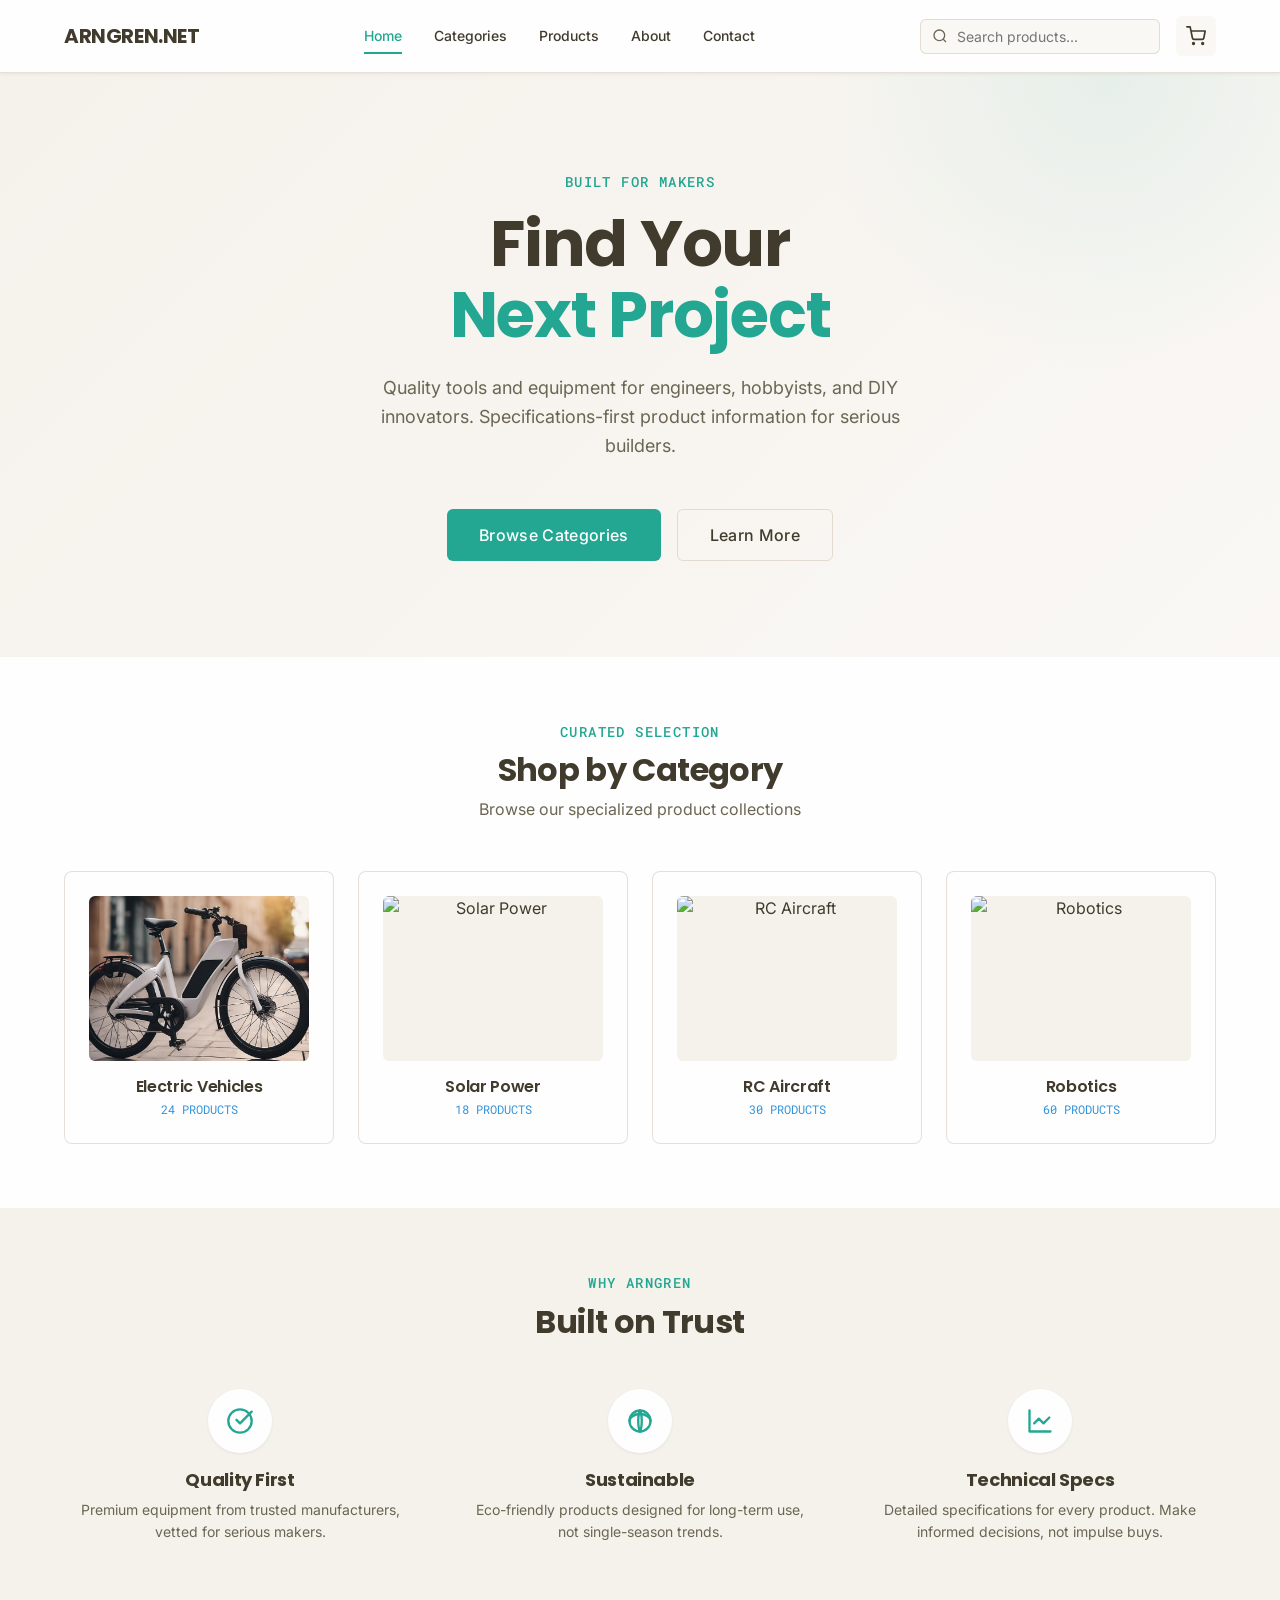
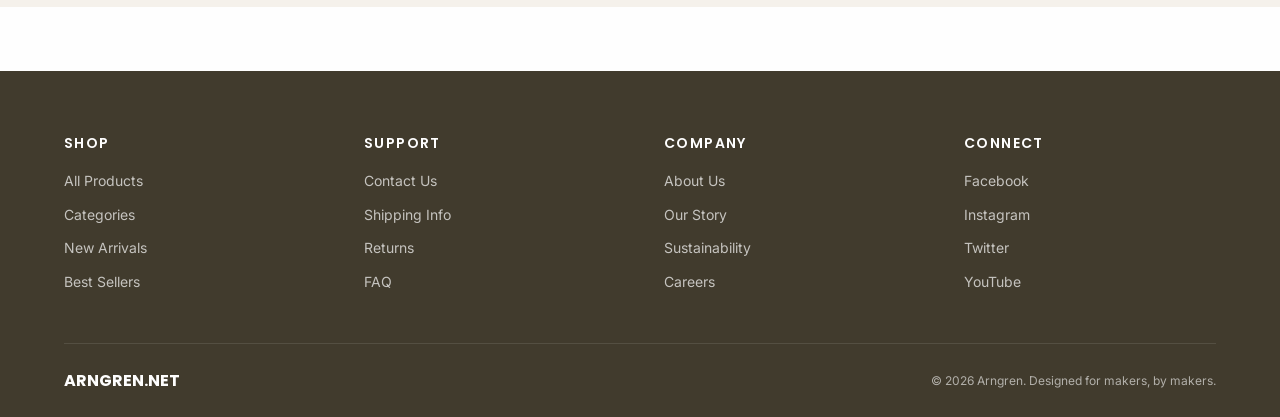
==== index.html @ 48e858f3 "Initial comit" ====
<!DOCTYPE html>
<html lang="en">
<head>
    <meta charset="UTF-8">
    <meta name="viewport" content="width=device-width, initial-scale=1.0">
    <meta name="description" content="Arngren.net - Norway's premier destination for DIY enthusiasts. Quality electric vehicles, solar power, RC aircraft, and robotics for makers and innovators.">
    <title>Arngren.net - Quality Tools for Makers & Innovators</title>

    <!-- Google Fonts: Poppins (headlines), Inter (body), Roboto Mono (specs) -->
    <link rel="preconnect" href="https://fonts.googleapis.com">
    <link rel="preconnect" href="https://fonts.gstatic.com" crossorigin>
    <link href="https://fonts.googleapis.com/css2?family=Inter:wght@400;500;600;700&family=Poppins:wght@500;600;700&family=Roboto+Mono:wght@400;500&display=swap" rel="stylesheet">

    <link rel="stylesheet" href="css/styles.css">
</head>
<body>
    <!-- Header -->
    <header class="header">
        <nav class="nav" aria-label="Main navigation">
            <a href="index.html" class="nav__logo">ARNGREN.NET</a>

            <button class="nav__menu-toggle" aria-label="Toggle menu" aria-expanded="false">
                <span></span>
                <span></span>
                <span></span>
            </button>

            <ul class="nav__links">
                <li><a href="index.html" class="active">Home</a></li>
                <li><a href="category.html">Categories</a></li>
                <li><a href="category.html">Products</a></li>
                <li><a href="#about">About</a></li>
                <li><a href="#contact">Contact</a></li>
            </ul>

            <div class="nav__actions">
                <div class="nav__search">
                    <input type="search" placeholder="Search products..." aria-label="Search products">
                </div>
                <a href="cart.html" class="nav__cart" aria-label="Shopping cart">
                    <svg class="nav__cart-icon" viewBox="0 0 24 24" fill="none" stroke="currentColor" stroke-width="2" stroke-linecap="round" stroke-linejoin="round">
                        <circle cx="9" cy="21" r="1"/>
                        <circle cx="20" cy="21" r="1"/>
                        <path d="M1 1h4l2.68 13.39a2 2 0 0 0 2 1.61h9.72a2 2 0 0 0 2-1.61L23 6H6"/>
                    </svg>
                    <span class="nav__cart-count" style="display: none;">0</span>
                </a>
            </div>
        </nav>
    </header>

    <main>
        <!-- Hero Section -->
        <section class="hero">
            <div class="container">
                <div class="hero__content">
                    <span class="hero__eyebrow">Built for Makers</span>
                    <h1 class="hero__title">
                        Find Your<br>
                        <em>Next Project</em>
                    </h1>
                    <p class="hero__subtitle">
                        Quality tools and equipment for engineers, hobbyists, and DIY innovators. Specifications-first product information for serious builders.
                    </p>
                    <div class="hero__cta">
                        <a href="category.html" class="btn btn--primary btn--large">Browse Categories</a>
                        <a href="#categories" class="btn btn--outline btn--large">Learn More</a>
                    </div>
                </div>
            </div>
        </section>

        <!-- Categories Section -->
        <section class="section" id="categories">
            <div class="container">
                <div class="section__header">
                    <span class="section__eyebrow">Curated Selection</span>
                    <h2 class="section__title">Shop by Category</h2>
                    <p class="section__subtitle">Browse our specialized product collections</p>
                </div>

                <div class="category-grid">
                    <a href="category.html" class="category-card">
                        <div class="category-card__image">
                            <img src="images/Urban%20E-Bike.jpg" alt="Electric Vehicles">
                        </div>
                        <h3 class="category-card__name">Electric Vehicles</h3>
                        <p class="category-card__count">24 PRODUCTS</p>
                    </a>

                    <a href="category.html" class="category-card">
                        <div class="category-card__image">
                            <img src="https://images.unsplash.com/photo-1509391366360-2e959784a276?w=600&h=450&fit=crop" alt="Solar Power">
                        </div>
                        <h3 class="category-card__name">Solar Power</h3>
                        <p class="category-card__count">18 PRODUCTS</p>
                    </a>

                    <a href="category.html" class="category-card">
                        <div class="category-card__image">
                            <img src="https://images.unsplash.com/photo-1473968512647-3e447244af8f?w=600&h=450&fit=crop" alt="RC Aircraft">
                        </div>
                        <h3 class="category-card__name">RC Aircraft</h3>
                        <p class="category-card__count">30 PRODUCTS</p>
                    </a>

                    <a href="category.html" class="category-card">
                        <div class="category-card__image">
                            <img src="https://images.unsplash.com/photo-1535378620166-273708d44e4c?w=600&h=450&fit=crop" alt="Robotics">
                        </div>
                        <h3 class="category-card__name">Robotics</h3>
                        <p class="category-card__count">60 PRODUCTS</p>
                    </a>
                </div>
            </div>
        </section>

        <!-- Value Propositions -->
        <section class="value-props">
            <div class="container">
                <div class="section__header">
                    <span class="section__eyebrow">Why Arngren</span>
                    <h2 class="section__title">Built on Trust</h2>
                </div>

                <div class="value-grid">
                    <div class="value-item">
                        <div class="value-icon">
                            <svg viewBox="0 0 24 24" fill="none" stroke="currentColor" stroke-width="2" stroke-linecap="round" stroke-linejoin="round">
                                <circle cx="12" cy="12" r="10"/>
                                <polyline points="22 4 12 14.01 9 11.01"/>
                            </svg>
                        </div>
                        <h3>Quality First</h3>
                        <p>Premium equipment from trusted manufacturers, vetted for serious makers.</p>
                    </div>

                    <div class="value-item">
                        <div class="value-icon">
                            <svg viewBox="0 0 24 24" fill="none" stroke="currentColor" stroke-width="2" stroke-linecap="round" stroke-linejoin="round">
                                <path d="M3 12a9 9 0 1 0 18 0 9 9 0 0 0-18 0"/>
                                <path d="M3 12c0-3 4-6 9-6s9 3 9 6"/>
                                <path d="M12 3c2 4 2 14 0 18"/>
                                <path d="M12 3c-2 4-2 14 0 18"/>
                            </svg>
                        </div>
                        <h3>Sustainable</h3>
                        <p>Eco-friendly products designed for long-term use, not single-season trends.</p>
                    </div>

                    <div class="value-item">
                        <div class="value-icon">
                            <svg viewBox="0 0 24 24" fill="none" stroke="currentColor" stroke-width="2" stroke-linecap="round" stroke-linejoin="round">
                                <path d="M3 3v18h18"/>
                                <path d="M7 14l4-4 4 4 5-5"/>
                            </svg>
                        </div>
                        <h3>Technical Specs</h3>
                        <p>Detailed specifications for every product. Make informed decisions, not impulse buys.</p>
                    </div>
                </div>
            </div>
        </section>
    </main>

    <!-- Footer -->
    <footer class="footer" id="contact">
        <div class="container">
            <div class="footer__grid">
                <div class="footer__column">
                    <h3>Shop</h3>
                    <ul>
                        <li><a href="category.html">All Products</a></li>
                        <li><a href="category.html">Categories</a></li>
                        <li><a href="#">New Arrivals</a></li>
                        <li><a href="#">Best Sellers</a></li>
                    </ul>
                </div>

                <div class="footer__column">
                    <h3>Support</h3>
                    <ul>
                        <li><a href="#">Contact Us</a></li>
                        <li><a href="#">Shipping Info</a></li>
                        <li><a href="#">Returns</a></li>
                        <li><a href="#">FAQ</a></li>
                    </ul>
                </div>

                <div class="footer__column">
                    <h3>Company</h3>
                    <ul>
                        <li><a href="#">About Us</a></li>
                        <li><a href="#">Our Story</a></li>
                        <li><a href="#">Sustainability</a></li>
                        <li><a href="#">Careers</a></li>
                    </ul>
                </div>

                <div class="footer__column">
                    <h3>Connect</h3>
                    <ul>
                        <li><a href="#">Facebook</a></li>
                        <li><a href="#">Instagram</a></li>
                        <li><a href="#">Twitter</a></li>
                        <li><a href="#">YouTube</a></li>
                    </ul>
                </div>
            </div>

            <div class="footer__bottom">
                <span class="footer__brand">ARNGREN.NET</span>
                <span>&copy; 2026 Arngren. Designed for makers, by makers.</span>
            </div>
        </div>
    </footer>

    <script src="js/main.js"></script>
</body>
</html>
---- css/styles.css ----
/* ==========================================================================
   ARNGREN.NET REDESIGN - DESIGN SYSTEM
   Author: Aboubakar Felix
   Brand: Sustainable, precise, Scandinavian-modern e-commerce
   Target User: Lars Andersen (38, Civil Engineer, Bergen, Norway)
   ========================================================================== */

/* --------------------------------------------------------------------------
   CSS VARIABLES (Design Tokens)
   -------------------------------------------------------------------------- */
:root {
    /* Brand Colors - From Pre-Production Documents */
    --color-teal: #23A792;          /* Sustainable Teal - CTAs, eco badges (3%) */
    --color-teal-dark: #1E8C7A;     /* Hover state */
    --color-teal-darker: #1A7666;   /* Active state */
    --color-tan: #AE9A81;           /* Craftsman Tan - accents (2%) */
    --color-tan-light: #F5F1EB;     /* Light tan for backgrounds */
    --color-blue: #3193DA;          /* Precision Blue - links (5%) */
    --color-blue-dark: #2A7FBC;     /* Blue hover */
    --color-charcoal: #413B2D;      /* Workshop Charcoal - text (15%) */
    --color-charcoal-light: #6B6553;/* Lighter charcoal for secondary text */
    --color-white: #FEFEFE;         /* Clean White - backgrounds (75%) */
    --color-off-white: #FAF8F5;     /* Subtle background variation */
    --color-border: rgba(174, 154, 129, 0.3); /* Tan-tinted borders */

    /* Typography Scale */
    --font-headline: 'Poppins', system-ui, sans-serif;
    --font-body: 'Inter', system-ui, sans-serif;
    --font-mono: 'Roboto Mono', monospace;

    /* Font Sizes - Following Standards Guide */
    --text-xs: 0.75rem;     /* 12px */
    --text-sm: 0.875rem;    /* 14px */
    --text-base: 1rem;      /* 16px */
    --text-lg: 1.125rem;    /* 18px */
    --text-xl: 1.25rem;     /* 20px */
    --text-2xl: 1.5rem;     /* 24px */
    --text-3xl: 2rem;       /* 32px */
    --text-4xl: 2.25rem;    /* 36px */
    --text-5xl: 3rem;       /* 48px */
    --text-6xl: 4rem;       /* 64px */

    /* 8-Point Grid Spacing System */
    --space-xs: 0.5rem;     /* 8px */
    --space-sm: 1rem;       /* 16px */
    --space-md: 1.5rem;     /* 24px */
    --space-lg: 2rem;       /* 32px */
    --space-xl: 3rem;       /* 48px */
    --space-2xl: 4rem;      /* 64px */
    --space-3xl: 6rem;      /* 96px */

    /* Layout */
    --container-max: 1200px;
    --container-padding: var(--space-md);
    --radius-sm: 4px;
    --radius-md: 6px;
    --radius-lg: 8px;
    --radius-xl: 12px;

    /* Shadows */
    --shadow-sm: 0 1px 3px rgba(65, 59, 45, 0.08);
    --shadow-md: 0 4px 12px rgba(65, 59, 45, 0.08);
    --shadow-lg: 0 8px 24px rgba(65, 59, 45, 0.12);

    /* Transitions */
    --transition-fast: 0.15s ease;
    --transition: 0.2s ease;
    --transition-slow: 0.3s ease;
}

/* --------------------------------------------------------------------------
   RESET & BASE STYLES
   -------------------------------------------------------------------------- */
*,
*::before,
*::after {
    margin: 0;
    padding: 0;
    box-sizing: border-box;
}

html {
    scroll-behavior: smooth;
    -webkit-text-size-adjust: 100%;
}

body {
    font-family: var(--font-body);
    font-size: var(--text-base);
    line-height: 1.6;
    color: var(--color-charcoal);
    background-color: var(--color-white);
    -webkit-font-smoothing: antialiased;
    -moz-osx-font-smoothing: grayscale;
}

img {
    max-width: 100%;
    height: auto;
    display: block;
}

a {
    color: var(--color-blue);
    text-decoration: none;
    transition: color var(--transition);
}

a:hover {
    color: var(--color-blue-dark);
}

button {
    font-family: inherit;
    cursor: pointer;
    border: none;
    background: none;
}

ul, ol {
    list-style: none;
}

/* --------------------------------------------------------------------------
   TYPOGRAPHY
   -------------------------------------------------------------------------- */
h1, h2, h3, h4, h5, h6 {
    font-family: var(--font-headline);
    font-weight: 700;
    line-height: 1.2;
    color: var(--color-charcoal);
    letter-spacing: -0.02em;
}

h1 { font-size: var(--text-5xl); }
h2 { font-size: var(--text-4xl); }
h3 { font-size: var(--text-2xl); }
h4 { font-size: var(--text-xl); }
h5 { font-size: var(--text-lg); }
h6 { font-size: var(--text-base); }

.specs {
    font-family: var(--font-mono);
    font-size: var(--text-sm);
    color: var(--color-charcoal-light);
    line-height: 2;
}

/* --------------------------------------------------------------------------
   LAYOUT - Container & Grid
   -------------------------------------------------------------------------- */
.container {
    max-width: var(--container-max);
    margin: 0 auto;
    padding: 0 var(--container-padding);
}

.section {
    padding: var(--space-2xl) 0;
}

/* --------------------------------------------------------------------------
   HEADER & NAVIGATION
   -------------------------------------------------------------------------- */
.header {
    background: var(--color-white);
    border-bottom: 1px solid var(--color-border);
    position: sticky;
    top: 0;
    z-index: 100;
    box-shadow: var(--shadow-sm);
}

.nav {
    display: flex;
    align-items: center;
    justify-content: space-between;
    padding: var(--space-sm) var(--container-padding);
    max-width: var(--container-max);
    margin: 0 auto;
    gap: var(--space-md);
}

.nav__logo {
    font-family: var(--font-headline);
    font-weight: 700;
    font-size: var(--text-xl);
    color: var(--color-charcoal);
    letter-spacing: -0.02em;
}

.nav__logo:hover {
    color: var(--color-teal);
}

.nav__links {
    display: flex;
    gap: var(--space-lg);
    align-items: center;
    flex: 1;
    justify-content: center;
}

.nav__links a {
    color: var(--color-charcoal);
    font-weight: 500;
    font-size: var(--text-sm);
    padding: var(--space-xs) 0;
    border-bottom: 2px solid transparent;
    transition: all var(--transition);
}

.nav__links a:hover,
.nav__links a.active {
    color: var(--color-teal);
    border-bottom-color: var(--color-teal);
}

.nav__actions {
    display: flex;
    align-items: center;
    gap: var(--space-sm);
}

.nav__search {
    position: relative;
    width: 240px;
}

.nav__search input {
    width: 100%;
    padding: var(--space-xs) var(--space-sm) var(--space-xs) 2.25rem;
    border: 1px solid var(--color-border);
    border-radius: var(--radius-md);
    font-family: var(--font-body);
    font-size: var(--text-sm);
    background: var(--color-off-white);
    transition: all var(--transition);
}

.nav__search input:focus {
    outline: none;
    border-color: var(--color-teal);
    background: var(--color-white);
    box-shadow: 0 0 0 3px rgba(35, 167, 146, 0.1);
}

.nav__search::before {
    content: "";
    position: absolute;
    left: 0.75rem;
    top: 50%;
    transform: translateY(-50%);
    width: 16px;
    height: 16px;
    background: url("data:image/svg+xml,%3Csvg xmlns='http://www.w3.org/2000/svg' viewBox='0 0 24 24' fill='none' stroke='%236B6553' stroke-width='2'%3E%3Ccircle cx='11' cy='11' r='8'/%3E%3Cpath d='m21 21-4.35-4.35'/%3E%3C/svg%3E") no-repeat center;
    pointer-events: none;
}

.nav__cart {
    position: relative;
    width: 40px;
    height: 40px;
    display: flex;
    align-items: center;
    justify-content: center;
    border-radius: var(--radius-md);
    background: var(--color-off-white);
    transition: background var(--transition);
}

.nav__cart:hover {
    background: var(--color-tan-light);
}

.nav__cart-icon {
    width: 20px;
    height: 20px;
    stroke: var(--color-charcoal);
}

.nav__cart-count {
    position: absolute;
    top: -4px;
    right: -4px;
    background: var(--color-teal);
    color: var(--color-white);
    font-size: var(--text-xs);
    font-weight: 600;
    width: 18px;
    height: 18px;
    border-radius: 50%;
    display: flex;
    align-items: center;
    justify-content: center;
    border: 2px solid var(--color-white);
}

.nav__menu-toggle {
    display: none;
    width: 40px;
    height: 40px;
    flex-direction: column;
    align-items: center;
    justify-content: center;
    gap: 4px;
    border-radius: var(--radius-md);
}

.nav__menu-toggle span {
    width: 22px;
    height: 2px;
    background: var(--color-charcoal);
    transition: all var(--transition);
    border-radius: 1px;
}

/* --------------------------------------------------------------------------
   BUTTONS
   -------------------------------------------------------------------------- */
.btn {
    display: inline-flex;
    align-items: center;
    justify-content: center;
    gap: var(--space-xs);
    padding: 0.75rem 1.5rem;
    font-family: var(--font-body);
    font-weight: 500;
    font-size: var(--text-sm);
    border-radius: var(--radius-md);
    transition: all var(--transition);
    cursor: pointer;
    text-align: center;
    min-height: 44px; /* Touch target */
    line-height: 1;
    letter-spacing: 0.02em;
}

.btn--primary {
    background: var(--color-teal);
    color: var(--color-white);
}

.btn--primary:hover {
    background: var(--color-teal-dark);
    color: var(--color-white);
    transform: translateY(-1px);
    box-shadow: var(--shadow-md);
}

.btn--primary:active {
    background: var(--color-teal-darker);
    transform: translateY(0);
}

.btn--secondary {
    background: var(--color-white);
    color: var(--color-blue);
    border: 1.5px solid var(--color-blue);
}

.btn--secondary:hover {
    background: var(--color-blue);
    color: var(--color-white);
}

.btn--outline {
    background: transparent;
    color: var(--color-charcoal);
    border: 1.5px solid var(--color-border);
}

.btn--outline:hover {
    border-color: var(--color-charcoal);
    background: var(--color-off-white);
}

.btn--large {
    padding: 1rem 2rem;
    font-size: var(--text-base);
    min-height: 52px;
}

.btn--full {
    width: 100%;
}

/* --------------------------------------------------------------------------
   HERO SECTION (Homepage)
   -------------------------------------------------------------------------- */
.hero {
    background: linear-gradient(135deg, var(--color-tan-light) 0%, var(--color-off-white) 100%);
    padding: var(--space-3xl) 0;
    position: relative;
    overflow: hidden;
}

.hero::before {
    content: "";
    position: absolute;
    top: -50%;
    right: -10%;
    width: 600px;
    height: 600px;
    background: radial-gradient(circle, rgba(35, 167, 146, 0.08) 0%, transparent 70%);
    pointer-events: none;
}

.hero__content {
    position: relative;
    max-width: 700px;
    text-align: center;
    margin: 0 auto;
}

.hero__eyebrow {
    display: inline-block;
    font-family: var(--font-mono);
    font-size: var(--text-sm);
    color: var(--color-teal);
    letter-spacing: 0.1em;
    text-transform: uppercase;
    margin-bottom: var(--space-sm);
    font-weight: 500;
}

.hero__title {
    font-size: clamp(2.5rem, 5vw, 4rem);
    line-height: 1.1;
    margin-bottom: var(--space-md);
    color: var(--color-charcoal);
}

.hero__title em {
    font-style: normal;
    color: var(--color-teal);
    position: relative;
}

.hero__subtitle {
    font-size: var(--text-lg);
    color: var(--color-charcoal-light);
    margin-bottom: var(--space-xl);
    max-width: 540px;
    margin-left: auto;
    margin-right: auto;
}

.hero__cta {
    display: inline-flex;
    gap: var(--space-sm);
    flex-wrap: wrap;
    justify-content: center;
}

/* --------------------------------------------------------------------------
   SECTION HEADERS
   -------------------------------------------------------------------------- */
.section__header {
    text-align: center;
    margin-bottom: var(--space-xl);
}

.section__eyebrow {
    font-family: var(--font-mono);
    font-size: var(--text-sm);
    color: var(--color-teal);
    text-transform: uppercase;
    letter-spacing: 0.1em;
    margin-bottom: var(--space-xs);
    font-weight: 500;
    display: block;
}

.section__title {
    font-size: var(--text-3xl);
    color: var(--color-charcoal);
}

.section__subtitle {
    color: var(--color-charcoal-light);
    margin-top: var(--space-xs);
    font-size: var(--text-base);
}

/* --------------------------------------------------------------------------
   CATEGORY GRID (Homepage)
   -------------------------------------------------------------------------- */
.category-grid {
    display: grid;
    grid-template-columns: repeat(4, 1fr);
    gap: var(--space-md);
}

.category-card {
    background: var(--color-white);
    border: 1px solid var(--color-border);
    border-radius: var(--radius-lg);
    padding: var(--space-md);
    text-align: center;
    transition: all var(--transition);
    cursor: pointer;
    color: var(--color-charcoal);
    display: block;
}

.category-card:hover {
    transform: translateY(-4px);
    border-color: var(--color-teal);
    box-shadow: var(--shadow-lg);
    color: var(--color-charcoal);
}

.category-card__image {
    aspect-ratio: 4/3;
    border-radius: var(--radius-md);
    background: var(--color-tan-light);
    margin-bottom: var(--space-sm);
    display: flex;
    align-items: center;
    justify-content: center;
    overflow: hidden;
    position: relative;
}

.category-card__image img {
    width: 100%;
    height: 100%;
    object-fit: cover;
    transition: transform var(--transition-slow);
}

.category-card:hover .category-card__image img {
    transform: scale(1.05);
}

.category-card__icon {
    width: 48px;
    height: 48px;
    color: var(--color-teal);
}

.category-card__name {
    font-family: var(--font-headline);
    font-size: var(--text-base);
    font-weight: 600;
    margin-bottom: 4px;
    color: var(--color-charcoal);
}

.category-card__count {
    font-family: var(--font-mono);
    font-size: var(--text-xs);
    color: var(--color-blue);
}

/* --------------------------------------------------------------------------
   VALUE PROPOSITIONS
   -------------------------------------------------------------------------- */
.value-props {
    background: var(--color-tan-light);
    padding: var(--space-2xl) 0;
}

.value-grid {
    display: grid;
    grid-template-columns: repeat(3, 1fr);
    gap: var(--space-xl);
}

.value-item {
    text-align: center;
}

.value-icon {
    width: 64px;
    height: 64px;
    margin: 0 auto var(--space-sm);
    background: var(--color-white);
    border-radius: 50%;
    display: flex;
    align-items: center;
    justify-content: center;
    color: var(--color-teal);
    box-shadow: var(--shadow-sm);
}

.value-icon svg {
    width: 28px;
    height: 28px;
}

.value-item h3 {
    font-size: var(--text-lg);
    margin-bottom: var(--space-xs);
}

.value-item p {
    color: var(--color-charcoal-light);
    font-size: var(--text-sm);
}

/* --------------------------------------------------------------------------
   PRODUCT CATEGORY PAGE - LAYOUT
   -------------------------------------------------------------------------- */
.breadcrumb {
    padding: var(--space-md) 0;
    font-size: var(--text-sm);
    color: var(--color-charcoal-light);
    border-bottom: 1px solid var(--color-border);
}

.breadcrumb a {
    color: var(--color-charcoal-light);
}

.breadcrumb a:hover {
    color: var(--color-teal);
}

.breadcrumb__separator {
    margin: 0 var(--space-xs);
    color: var(--color-tan);
}

.breadcrumb__current {
    color: var(--color-charcoal);
    font-weight: 500;
}

.page-header {
    padding: var(--space-xl) 0;
    border-bottom: 1px solid var(--color-border);
}

.page-header h1 {
    font-size: var(--text-4xl);
    margin-bottom: var(--space-xs);
}

.page-header p {
    color: var(--color-charcoal-light);
    font-size: var(--text-lg);
    max-width: 720px;
}

.product-layout {
    display: grid;
    grid-template-columns: 280px 1fr;
    gap: var(--space-xl);
    padding: var(--space-xl) 0;
}

/* Filter Sidebar */
.filters {
    position: sticky;
    top: 80px;
    align-self: start;
}

.filters__title {
    font-family: var(--font-headline);
    font-size: var(--text-lg);
    font-weight: 600;
    margin-bottom: var(--space-md);
    color: var(--color-charcoal);
    padding-bottom: var(--space-xs);
    border-bottom: 2px solid var(--color-teal);
}

.filter-group {
    margin-bottom: var(--space-lg);
}

.filter-group__label {
    font-size: var(--text-sm);
    font-weight: 600;
    text-transform: uppercase;
    letter-spacing: 0.05em;
    color: var(--color-charcoal);
    margin-bottom: var(--space-xs);
    display: block;
}

.filter-option {
    display: flex;
    align-items: center;
    gap: var(--space-xs);
    padding: 0.4rem 0;
    cursor: pointer;
    font-size: var(--text-sm);
    color: var(--color-charcoal);
    transition: color var(--transition-fast);
}

.filter-option:hover {
    color: var(--color-teal);
}

.filter-option input[type="checkbox"] {
    width: 18px;
    height: 18px;
    accent-color: var(--color-teal);
    cursor: pointer;
}

/* Product Grid */
.product-area__header {
    display: flex;
    justify-content: space-between;
    align-items: center;
    margin-bottom: var(--space-md);
    padding-bottom: var(--space-sm);
    border-bottom: 1px solid var(--color-border);
}

.product-area__count {
    font-size: var(--text-sm);
    color: var(--color-charcoal-light);
}

.product-area__count strong {
    color: var(--color-charcoal);
}

.sort-select {
    padding: 0.5rem 0.75rem;
    border: 1px solid var(--color-border);
    border-radius: var(--radius-md);
    background: var(--color-white);
    font-family: var(--font-body);
    font-size: var(--text-sm);
    color: var(--color-charcoal);
    cursor: pointer;
}

.product-grid {
    display: grid;
    grid-template-columns: repeat(3, 1fr);
    gap: var(--space-md);
}

.product-card {
    background: var(--color-white);
    border: 1px solid var(--color-border);
    border-radius: var(--radius-lg);
    overflow: hidden;
    transition: all var(--transition);
    display: flex;
    flex-direction: column;
}

.product-card:hover {
    border-color: var(--color-teal);
    box-shadow: var(--shadow-lg);
    transform: translateY(-2px);
}

.product-card__image {
    aspect-ratio: 4/3;
    background: var(--color-tan-light);
    overflow: hidden;
    position: relative;
}

.product-card__image img {
    width: 100%;
    height: 100%;
    object-fit: cover;
    transition: transform var(--transition-slow);
}

.product-card:hover .product-card__image img {
    transform: scale(1.05);
}

.eco-badge {
    position: absolute;
    top: var(--space-xs);
    right: var(--space-xs);
    background: var(--color-teal);
    color: var(--color-white);
    font-size: var(--text-xs);
    font-weight: 600;
    padding: 4px 10px;
    border-radius: var(--radius-sm);
    letter-spacing: 0.05em;
    text-transform: uppercase;
}

.product-card__body {
    padding: var(--space-sm);
    flex: 1;
    display: flex;
    flex-direction: column;
}

.product-card__name {
    font-family: var(--font-headline);
    font-size: var(--text-base);
    font-weight: 600;
    margin-bottom: 4px;
    color: var(--color-charcoal);
}

.product-card__specs {
    font-family: var(--font-mono);
    font-size: var(--text-xs);
    color: var(--color-charcoal-light);
    margin-bottom: var(--space-xs);
}

.product-card__price {
    font-family: var(--font-headline);
    font-size: var(--text-lg);
    font-weight: 700;
    color: var(--color-charcoal);
    margin-bottom: var(--space-sm);
    margin-top: auto;
}

.product-card__btn {
    margin-top: auto;
}

/* Pagination */
.pagination {
    display: flex;
    justify-content: center;
    gap: var(--space-xs);
    margin-top: var(--space-xl);
}

.pagination button {
    width: 40px;
    height: 40px;
    border: 1px solid var(--color-border);
    border-radius: var(--radius-md);
    background: var(--color-white);
    color: var(--color-charcoal);
    font-family: var(--font-body);
    font-weight: 500;
    transition: all var(--transition);
}

.pagination button:hover {
    border-color: var(--color-teal);
    color: var(--color-teal);
}

.pagination button.active {
    background: var(--color-charcoal);
    color: var(--color-white);
    border-color: var(--color-charcoal);
}

/* --------------------------------------------------------------------------
   PRODUCT DETAIL PAGE
   -------------------------------------------------------------------------- */
.product-detail {
    display: grid;
    grid-template-columns: 1fr 1fr;
    gap: var(--space-xl);
    padding: var(--space-xl) 0;
}

.product-gallery__main {
    aspect-ratio: 1;
    background: var(--color-tan-light);
    border-radius: var(--radius-lg);
    overflow: hidden;
    margin-bottom: var(--space-sm);
}

.product-gallery__main img {
    width: 100%;
    height: 100%;
    object-fit: cover;
}

.product-gallery__thumbs {
    display: grid;
    grid-template-columns: repeat(5, 1fr);
    gap: var(--space-xs);
}

.product-gallery__thumb {
    aspect-ratio: 1;
    background: var(--color-tan-light);
    border-radius: var(--radius-md);
    cursor: pointer;
    overflow: hidden;
    border: 2px solid transparent;
    transition: border-color var(--transition);
}

.product-gallery__thumb.active,
.product-gallery__thumb:hover {
    border-color: var(--color-teal);
}

.product-gallery__thumb img {
    width: 100%;
    height: 100%;
    object-fit: cover;
}

.product-info__title {
    font-size: var(--text-3xl);
    margin-bottom: var(--space-xs);
}

.product-info__rating {
    display: flex;
    align-items: center;
    gap: var(--space-xs);
    margin-bottom: var(--space-md);
    font-size: var(--text-sm);
    color: var(--color-charcoal-light);
}

.stars {
    color: var(--color-teal);
    letter-spacing: 2px;
    font-size: var(--text-base);
}

.product-info__price {
    font-family: var(--font-headline);
    font-size: var(--text-4xl);
    font-weight: 700;
    color: var(--color-charcoal);
    margin-bottom: var(--space-md);
}

.spec-table {
    background: var(--color-tan-light);
    padding: var(--space-md);
    border-radius: var(--radius-lg);
    margin-bottom: var(--space-md);
}

.spec-table h3 {
    font-size: var(--text-base);
    margin-bottom: var(--space-xs);
    color: var(--color-charcoal);
}

.spec-row {
    display: flex;
    justify-content: space-between;
    padding: 0.5rem 0;
    font-family: var(--font-mono);
    font-size: var(--text-sm);
    border-bottom: 1px solid var(--color-border);
}

.spec-row:last-child {
    border-bottom: none;
}

.spec-row__label {
    color: var(--color-charcoal-light);
}

.spec-row__value {
    color: var(--color-charcoal);
    font-weight: 500;
}

.product-actions {
    display: flex;
    flex-direction: column;
    gap: var(--space-sm);
    margin-bottom: var(--space-md);
}

.quantity-control {
    display: flex;
    align-items: center;
    gap: var(--space-xs);
    margin-bottom: var(--space-xs);
}

.quantity-control label {
    font-size: var(--text-sm);
    font-weight: 500;
    color: var(--color-charcoal);
    margin-right: var(--space-xs);
}

.quantity-btn {
    width: 36px;
    height: 36px;
    border: 1px solid var(--color-border);
    border-radius: var(--radius-md);
    background: var(--color-white);
    font-size: var(--text-lg);
    color: var(--color-charcoal);
    transition: all var(--transition);
}

.quantity-btn:hover {
    border-color: var(--color-teal);
    color: var(--color-teal);
}

.quantity-input {
    width: 60px;
    height: 36px;
    text-align: center;
    border: 1px solid var(--color-border);
    border-radius: var(--radius-md);
    font-family: var(--font-mono);
    font-size: var(--text-base);
    color: var(--color-charcoal);
}

/* --------------------------------------------------------------------------
   SHOPPING CART PAGE
   -------------------------------------------------------------------------- */
.cart-layout {
    display: grid;
    grid-template-columns: 1fr 360px;
    gap: var(--space-xl);
    padding: var(--space-xl) 0;
}

.cart-items {
    background: var(--color-white);
    border: 1px solid var(--color-border);
    border-radius: var(--radius-lg);
    padding: var(--space-md);
}

.cart-table-header {
    display: grid;
    grid-template-columns: 2fr 1fr 1fr 1fr;
    padding: var(--space-xs) 0;
    border-bottom: 2px solid var(--color-border);
    font-family: var(--font-mono);
    font-size: var(--text-xs);
    text-transform: uppercase;
    letter-spacing: 0.1em;
    color: var(--color-charcoal-light);
}

.cart-item {
    display: grid;
    grid-template-columns: 2fr 1fr 1fr 1fr;
    align-items: center;
    padding: var(--space-md) 0;
    border-bottom: 1px solid var(--color-border);
}

.cart-item:last-child {
    border-bottom: none;
}

.cart-item__product {
    display: flex;
    gap: var(--space-sm);
    align-items: center;
}

.cart-item__image {
    width: 80px;
    height: 80px;
    background: var(--color-tan-light);
    border-radius: var(--radius-md);
    overflow: hidden;
    flex-shrink: 0;
}

.cart-item__image img {
    width: 100%;
    height: 100%;
    object-fit: cover;
}

.cart-item__details h3 {
    font-size: var(--text-base);
    margin-bottom: 2px;
}

.cart-item__details .specs {
    font-size: var(--text-xs);
    margin-bottom: var(--space-xs);
}

.cart-item__remove {
    color: var(--color-blue);
    font-size: var(--text-xs);
    text-decoration: underline;
    cursor: pointer;
    padding: 0;
}

.cart-item__price,
.cart-item__total {
    font-family: var(--font-headline);
    font-weight: 600;
    color: var(--color-charcoal);
}

.order-summary {
    background: var(--color-tan-light);
    border-radius: var(--radius-lg);
    padding: var(--space-md);
    align-self: start;
    position: sticky;
    top: 80px;
}

.order-summary h2 {
    font-size: var(--text-xl);
    margin-bottom: var(--space-sm);
}

.summary-row {
    display: flex;
    justify-content: space-between;
    padding: var(--space-xs) 0;
    color: var(--color-charcoal-light);
    font-size: var(--text-sm);
}

.summary-row--total {
    border-top: 2px solid var(--color-charcoal);
    margin-top: var(--space-xs);
    padding-top: var(--space-sm);
    color: var(--color-charcoal);
    font-family: var(--font-headline);
    font-size: var(--text-lg);
    font-weight: 700;
}

.summary-row--free {
    color: var(--color-teal);
    font-weight: 600;
}

.order-summary .btn {
    margin-top: var(--space-md);
}

.cart-empty {
    text-align: center;
    padding: var(--space-3xl) var(--space-md);
    background: var(--color-tan-light);
    border-radius: var(--radius-lg);
}

.cart-empty h2 {
    margin-bottom: var(--space-sm);
}

.cart-empty p {
    color: var(--color-charcoal-light);
    margin-bottom: var(--space-md);
}

/* --------------------------------------------------------------------------
   FOOTER
   -------------------------------------------------------------------------- */
.footer {
    background: var(--color-charcoal);
    color: var(--color-white);
    padding: var(--space-2xl) 0 var(--space-md);
    margin-top: var(--space-2xl);
}

.footer__grid {
    display: grid;
    grid-template-columns: repeat(4, 1fr);
    gap: var(--space-xl);
    margin-bottom: var(--space-xl);
}

.footer__column h3 {
    font-family: var(--font-headline);
    font-size: var(--text-sm);
    font-weight: 600;
    text-transform: uppercase;
    letter-spacing: 0.1em;
    color: var(--color-white);
    margin-bottom: var(--space-sm);
}

.footer__column ul {
    display: flex;
    flex-direction: column;
    gap: var(--space-xs);
}

.footer__column a {
    color: rgba(254, 254, 254, 0.7);
    font-size: var(--text-sm);
    transition: color var(--transition);
}

.footer__column a:hover {
    color: var(--color-teal);
}

.footer__bottom {
    border-top: 1px solid rgba(254, 254, 254, 0.1);
    padding-top: var(--space-md);
    display: flex;
    justify-content: space-between;
    align-items: center;
    flex-wrap: wrap;
    gap: var(--space-sm);
    font-size: var(--text-xs);
    color: rgba(254, 254, 254, 0.6);
}

.footer__brand {
    font-family: var(--font-headline);
    font-weight: 700;
    color: var(--color-white);
    font-size: var(--text-base);
}

/* --------------------------------------------------------------------------
   TOAST NOTIFICATION (for cart actions)
   -------------------------------------------------------------------------- */
.toast {
    position: fixed;
    bottom: var(--space-md);
    right: var(--space-md);
    background: var(--color-charcoal);
    color: var(--color-white);
    padding: var(--space-sm) var(--space-md);
    border-radius: var(--radius-md);
    box-shadow: var(--shadow-lg);
    transform: translateY(100px);
    opacity: 0;
    transition: all var(--transition-slow);
    z-index: 1000;
    display: flex;
    align-items: center;
    gap: var(--space-xs);
    font-size: var(--text-sm);
    max-width: 320px;
}

.toast.show {
    transform: translateY(0);
    opacity: 1;
}

.toast::before {
    content: "✓";
    background: var(--color-teal);
    color: var(--color-white);
    width: 20px;
    height: 20px;
    border-radius: 50%;
    display: flex;
    align-items: center;
    justify-content: center;
    font-weight: 700;
    flex-shrink: 0;
}

/* --------------------------------------------------------------------------
   RESPONSIVE - TABLET (768px and below)
   -------------------------------------------------------------------------- */
@media (max-width: 1024px) {
    :root {
        --container-padding: var(--space-md);
    }

    .nav__links {
        gap: var(--space-md);
    }

    .nav__search {
        width: 180px;
    }

    .category-grid {
        grid-template-columns: repeat(3, 1fr);
    }

    .product-grid {
        grid-template-columns: repeat(2, 1fr);
    }

    .product-layout {
        grid-template-columns: 240px 1fr;
        gap: var(--space-lg);
    }

    .cart-layout {
        grid-template-columns: 1fr;
    }

    .product-detail {
        gap: var(--space-lg);
    }

    .footer__grid {
        grid-template-columns: repeat(2, 1fr);
        gap: var(--space-lg);
    }
}

/* --------------------------------------------------------------------------
   RESPONSIVE - MOBILE (768px and below)
   -------------------------------------------------------------------------- */
@media (max-width: 768px) {
    :root {
        --container-padding: var(--space-sm);
    }

    h1 { font-size: var(--text-3xl); }
    h2 { font-size: var(--text-2xl); }

    .section {
        padding: var(--space-xl) 0;
    }

    /* Mobile Navigation */
    .nav__links {
        position: fixed;
        top: 64px;
        left: 0;
        right: 0;
        background: var(--color-white);
        flex-direction: column;
        padding: var(--space-md);
        gap: var(--space-sm);
        border-bottom: 1px solid var(--color-border);
        transform: translateX(-100%);
        transition: transform var(--transition);
        box-shadow: var(--shadow-md);
        z-index: 99;
    }

    .nav__links.open {
        transform: translateX(0);
    }

    .nav__links a {
        padding: var(--space-xs) 0;
        width: 100%;
    }

    .nav__search {
        display: none;
    }

    .nav__menu-toggle {
        display: flex;
    }

    .nav__menu-toggle.open span:nth-child(1) {
        transform: rotate(45deg) translate(5px, 5px);
    }

    .nav__menu-toggle.open span:nth-child(2) {
        opacity: 0;
    }

    .nav__menu-toggle.open span:nth-child(3) {
        transform: rotate(-45deg) translate(7px, -7px);
    }

    /* Mobile Hero */
    .hero {
        padding: var(--space-2xl) 0;
    }

    .hero__title {
        font-size: var(--text-3xl);
    }

    .hero__subtitle {
        font-size: var(--text-base);
    }

    .hero__cta {
        flex-direction: column;
        width: 100%;
    }

    .hero__cta .btn {
        width: 100%;
    }

    /* Mobile Categories */
    .category-grid {
        grid-template-columns: 1fr;
        gap: var(--space-sm);
    }

    .category-card {
        display: grid;
        grid-template-columns: 100px 1fr;
        gap: var(--space-sm);
        text-align: left;
        padding: var(--space-sm);
    }

    .category-card__image {
        margin-bottom: 0;
        aspect-ratio: 1;
    }

    /* Mobile Value Props */
    .value-grid {
        grid-template-columns: 1fr;
        gap: var(--space-md);
    }

    .value-item {
        display: grid;
        grid-template-columns: 56px 1fr;
        grid-template-rows: auto auto;
        gap: 0 var(--space-md);
        text-align: left;
        align-items: start;
        padding: 0 var(--space-sm);
    }

    .value-icon {
        margin: 0;
        width: 56px;
        height: 56px;
        grid-row: 1 / span 2;
        align-self: center;
    }

    .value-icon svg {
        width: 24px;
        height: 24px;
    }

    .value-item h3 {
        margin-bottom: 4px;
        font-size: var(--text-base);
        align-self: end;
    }

    .value-item p {
        font-size: var(--text-sm);
        line-height: 1.5;
        align-self: start;
    }

    /* Mobile Product Layout */
    .product-layout {
        grid-template-columns: 1fr;
    }

    .filters {
        position: static;
    }

    .product-grid {
        grid-template-columns: 1fr;
    }

    .product-detail {
        grid-template-columns: 1fr;
    }

    /* Mobile Cart */
    .cart-table-header {
        display: none;
    }

    .cart-item {
        grid-template-columns: 1fr;
        gap: var(--space-xs);
        padding: var(--space-md) 0;
    }

    .cart-item__price,
    .cart-item__total {
        font-size: var(--text-sm);
    }

    .cart-item__price::before {
        content: "Price: ";
        font-family: var(--font-body);
        font-weight: 400;
        color: var(--color-charcoal-light);
    }

    .cart-item__total::before {
        content: "Total: ";
        font-family: var(--font-body);
        font-weight: 400;
        color: var(--color-charcoal-light);
    }

    /* Mobile Footer */
    .footer__grid {
        grid-template-columns: 1fr;
        gap: var(--space-md);
    }

    .footer__bottom {
        flex-direction: column;
        text-align: center;
    }
}

/* --------------------------------------------------------------------------
   ACCESSIBILITY & ANIMATIONS
   -------------------------------------------------------------------------- */
@media (prefers-reduced-motion: reduce) {
    *,
    *::before,
    *::after {
        animation-duration: 0.01ms !important;
        animation-iteration-count: 1 !important;
        transition-duration: 0.01ms !important;
        scroll-behavior: auto !important;
    }
}

:focus-visible {
    outline: 2px solid var(--color-teal);
    outline-offset: 2px;
    border-radius: var(--radius-sm);
}

@keyframes fadeInUp {
    from {
        opacity: 0;
        transform: translateY(20px);
    }
    to {
        opacity: 1;
        transform: translateY(0);
    }
}

.animate-in {
    animation: fadeInUp 0.6s ease forwards;
}
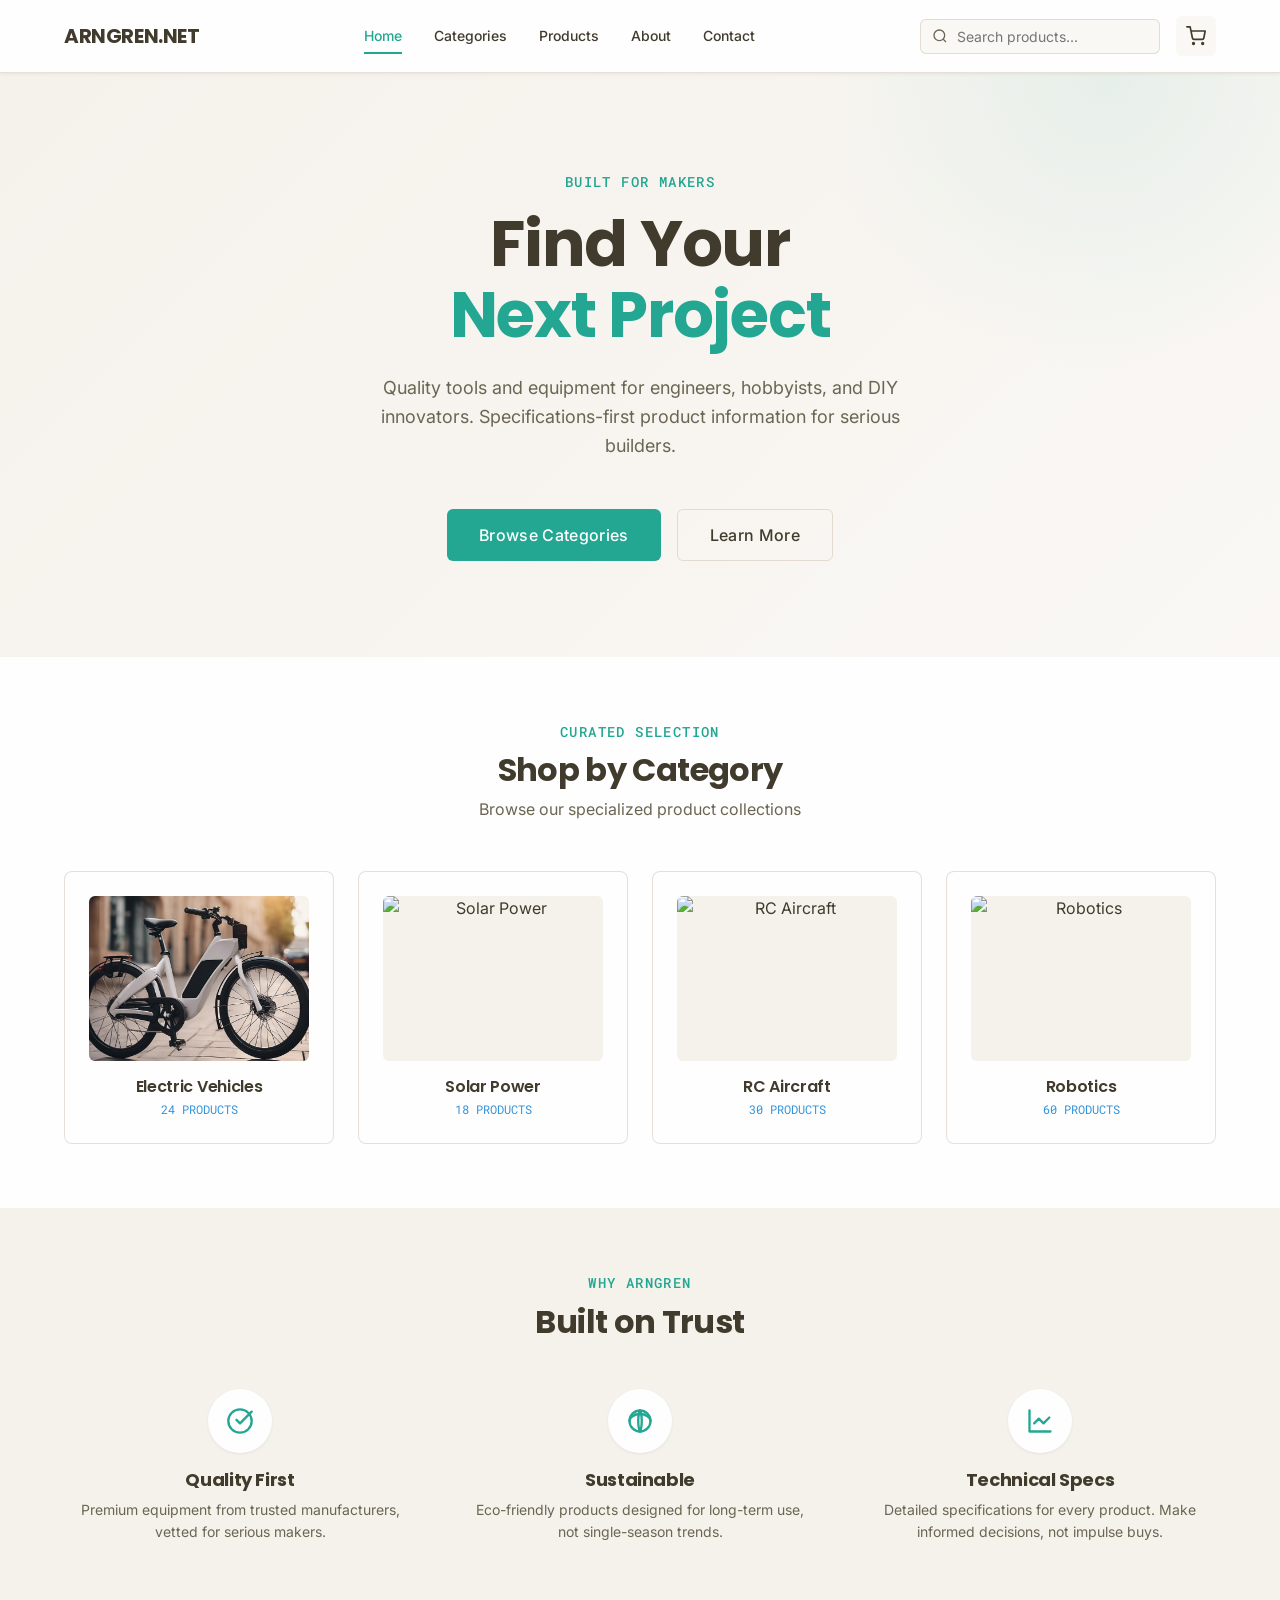
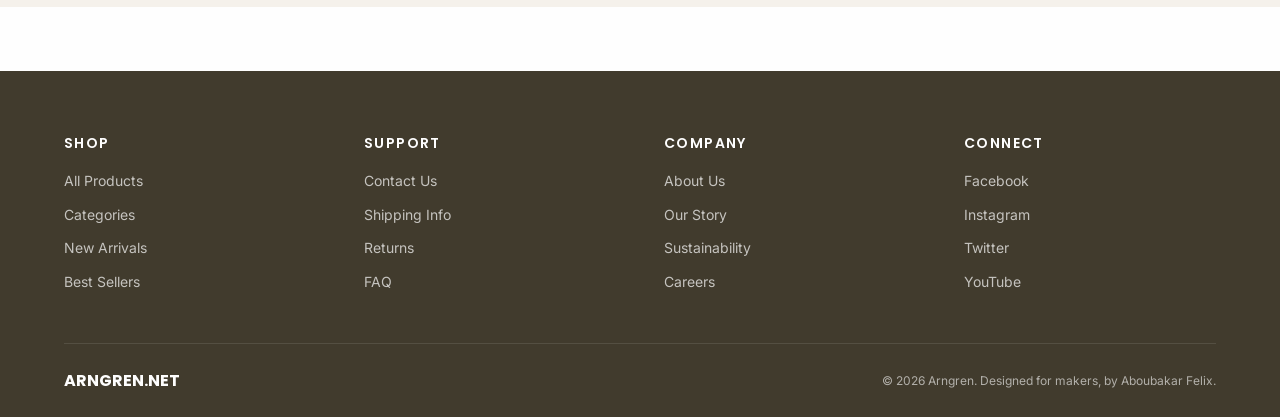
==== commit d7a49a5e: "Update footer links and attribution text" ====
--- a/index.html
+++ b/index.html
@@ -200,17 +200,17 @@
                 <div class="footer__column">
                     <h3>Connect</h3>
                     <ul>
-                        <li><a href="#">Facebook</a></li>
-                        <li><a href="#">Instagram</a></li>
-                        <li><a href="#">Twitter</a></li>
-                        <li><a href="#">YouTube</a></li>
+                        <li><a href="https://www.facebook.com/profile.php?id=100029105213355">Facebook</a></li>
+                        <li><a href="https://www.instagram.com/reel/DKEDUQAsuPB/?utm_source=ig_web_copy_link&igsh=NTc4MTIwNjQ2YQ==">Instagram</a></li>
+                        <li><a href="https://x.com/trygve_lie/status/34937855105175552?s=20">Twitter</a></li>
+                        <li><a href="https://www.youtube.com/watch?v=u4UHjx_YU44">YouTube</a></li>
                     </ul>
                 </div>
             </div>
 
             <div class="footer__bottom">
                 <span class="footer__brand">ARNGREN.NET</span>
-                <span>&copy; 2026 Arngren. Designed for makers, by makers.</span>
+                <span>&copy; 2026 Arngren. Designed for makers, by Aboubakar Felix. </span>
             </div>
         </div>
     </footer>
